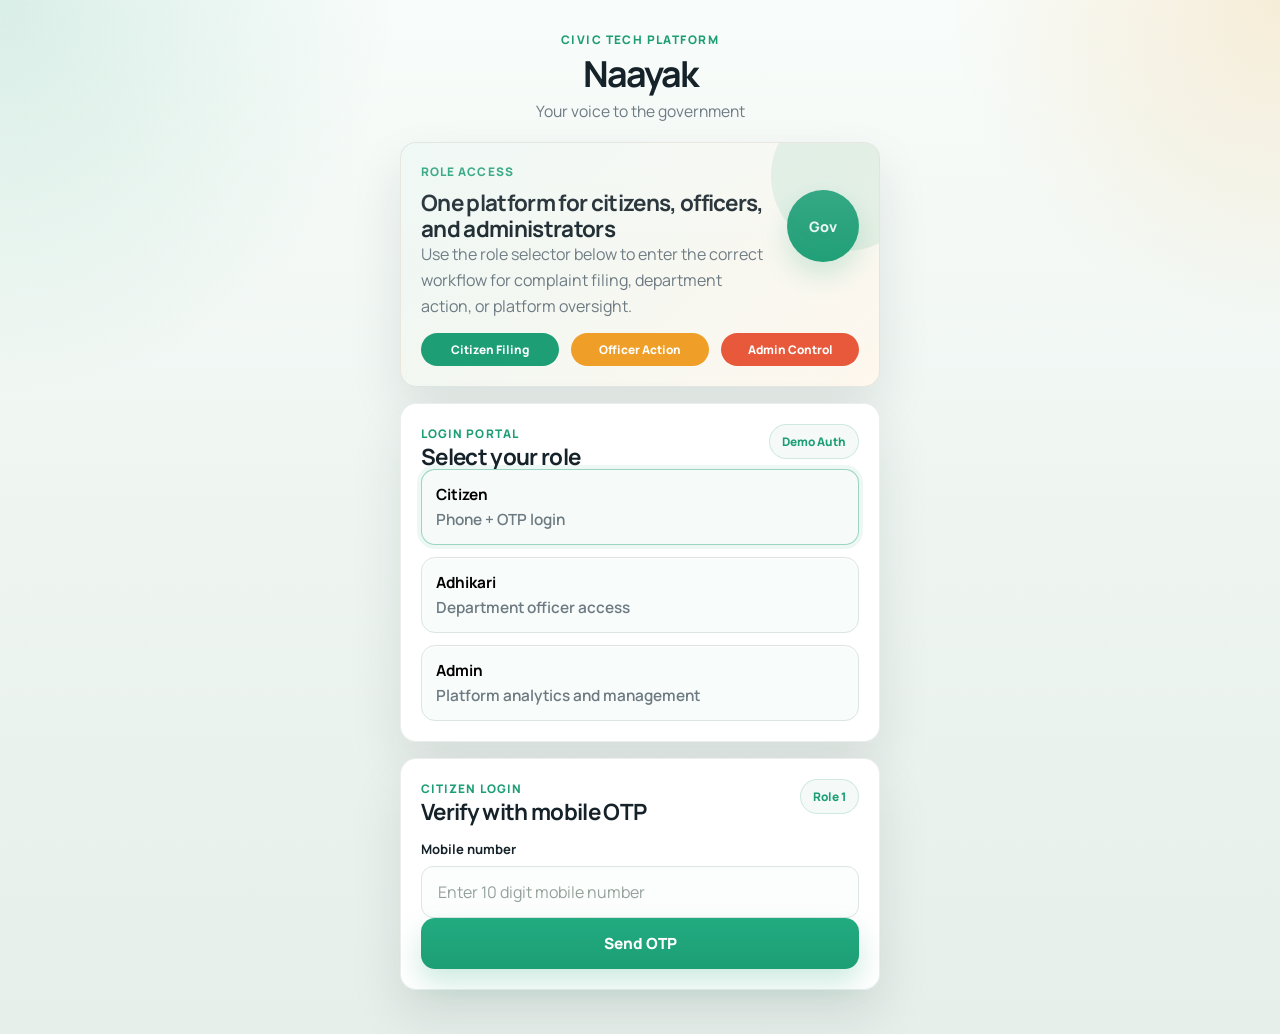
==== frontend/index.html @ 74b7b4f0 "Initial commit - Naayak project" ====
<!DOCTYPE html>
<html lang="en">
<head>
    <meta charset="UTF-8">
    <meta name="viewport" content="width=device-width, initial-scale=1.0">
    <title>Naayak | Role Login</title>
    <link rel="preconnect" href="https://fonts.googleapis.com">
    <link rel="preconnect" href="https://fonts.gstatic.com" crossorigin>
    <link href="https://fonts.googleapis.com/css2?family=Manrope:wght@400;500;600;700;800&display=swap" rel="stylesheet">
    <link rel="stylesheet" href="style.css">
</head>
<body>
    <main class="app-shell">
        <div class="mobile-frame">
            <header class="top-header">
                <p class="top-header-kicker">Civic Tech Platform</p>
                <h1 class="brand-title">Naayak</h1>
                <p class="brand-subtitle">Your voice to the government</p>
            </header>

            <section class="hero-card">
                <div class="eyebrow">Role Access</div>
                <div class="hero-row">
                    <div>
                        <h2>One platform for citizens, officers, and administrators</h2>
                        <p>Use the role selector below to enter the correct workflow for complaint filing, department action, or platform oversight.</p>
                    </div>
                    <div class="seal-mark">Gov</div>
                </div>
                <div class="hero-badges">
                    <span class="badge badge-green">Citizen Filing</span>
                    <span class="badge badge-yellow">Officer Action</span>
                    <span class="badge badge-red">Admin Control</span>
                </div>
            </section>

            <section class="card section-card">
                <div class="section-head">
                    <div>
                        <p class="section-kicker">Login Portal</p>
                        <h2>Select your role</h2>
                    </div>
                    <span class="section-tag">Demo Auth</span>
                </div>

                <div class="role-selector">
                    <button type="button" id="citizenRoleBtn" class="role-card active-role" onclick="selectRole('citizen')">
                        <strong>Citizen</strong>
                        <span>Phone + OTP login</span>
                    </button>
                    <button type="button" id="adhikariRoleBtn" class="role-card" onclick="selectRole('adhikari')">
                        <strong>Adhikari</strong>
                        <span>Department officer access</span>
                    </button>
                    <button type="button" id="adminRoleBtn" class="role-card" onclick="selectRole('admin')">
                        <strong>Admin</strong>
                        <span>Platform analytics and management</span>
                    </button>
                </div>
            </section>

            <section id="citizenLogin" class="card section-card screen-panel active-screen">
                <div class="section-head">
                    <div>
                        <p class="section-kicker">Citizen Login</p>
                        <h2>Verify with mobile OTP</h2>
                    </div>
                    <span class="section-tag">Role 1</span>
                </div>

                <label class="field-label" for="citizenPhone">Mobile number</label>
                <input type="tel" id="citizenPhone" placeholder="Enter 10 digit mobile number" maxlength="10">

                <button class="btn btn-primary" type="button" onclick="sendCitizenOTP()">Send OTP</button>

                <div id="citizenOtpBox" class="otp-panel hidden">
                    <label class="field-label" for="citizenOtp">Verification code</label>
                    <input type="text" id="citizenOtp" placeholder="Use 123456 for demo" maxlength="6">
                    <button class="btn btn-primary" type="button" onclick="loginCitizen()">Continue as Citizen</button>
                </div>
            </section>

            <section id="adhikariLogin" class="card section-card screen-panel hidden">
                <div class="section-head">
                    <div>
                        <p class="section-kicker">Adhikari Login</p>
                        <h2>Department officer access</h2>
                    </div>
                    <span class="section-tag">Role 2</span>
                </div>

                <div class="credential-card">
                    <strong>Demo credentials</strong>
                    <p>Email: `roads.officer@gov.in`</p>
                    <p>Password: `adhikari123`</p>
                </div>

                <label class="field-label" for="adhikariEmail">Official email</label>
                <input type="email" id="adhikariEmail" placeholder="Enter officer email">

                <label class="field-label" for="adhikariPassword">Password</label>
                <input type="password" id="adhikariPassword" placeholder="Enter password">

                <button class="btn btn-primary" type="button" onclick="loginAdhikari()">Continue as Adhikari</button>
            </section>

            <section id="adminLogin" class="card section-card screen-panel hidden">
                <div class="section-head">
                    <div>
                        <p class="section-kicker">Admin Login</p>
                        <h2>Platform administration access</h2>
                    </div>
                    <span class="section-tag">Role 3</span>
                </div>

                <div class="credential-card">
                    <strong>Demo credentials</strong>
                    <p>Email: `admin@naayak.gov.in`</p>
                    <p>Password: `admin123`</p>
                </div>

                <label class="field-label" for="adminEmail">Admin email</label>
                <input type="email" id="adminEmail" placeholder="Enter admin email">

                <label class="field-label" for="adminPassword">Password</label>
                <input type="password" id="adminPassword" placeholder="Enter password">

                <button class="btn btn-primary" type="button" onclick="loginAdmin()">Continue as Admin</button>
            </section>
        </div>
    </main>

    <script src="script.js"></script>
</body>
</html>
---- frontend/style.css ----
:root {
    --green: #1D9E75;
    --red: #E8593C;
    --yellow: #EF9F27;
    --ink: #152229;
    --muted: #6d7a82;
    --line: #dbe6e1;
    --line-strong: #c8d5cf;
    --surface: #ffffff;
    --surface-soft: #f8fcfa;
    --canvas: #edf5f1;
    --sidebar: #153129;
    --shadow-sm: 0 10px 24px rgba(21, 34, 41, 0.06);
    --shadow-md: 0 24px 52px rgba(21, 34, 41, 0.1);
    --radius-xl: 16px;
    --radius-lg: 16px;
    --radius-md: 14px;
    --radius-sm: 12px;
    --space-1: 8px;
    --space-2: 12px;
    --space-3: 16px;
    --space-4: 20px;
    --space-5: 24px;
    --space-6: 32px;
}

*,
*::before,
*::after {
    box-sizing: border-box;
}

html {
    scroll-behavior: smooth;
}

body {
    margin: 0;
    min-height: 100vh;
    font-family: "Manrope", sans-serif;
    color: var(--ink);
    background:
        radial-gradient(circle at top left, rgba(29, 158, 117, 0.14), transparent 24%),
        radial-gradient(circle at top right, rgba(239, 159, 39, 0.16), transparent 20%),
        linear-gradient(180deg, #f8fcfa 0%, #eef5f1 52%, #e6efea 100%);
}

body::before {
    content: "";
    position: fixed;
    inset: 0;
    pointer-events: none;
    background-image:
        linear-gradient(rgba(255, 255, 255, 0.24) 1px, transparent 1px),
        linear-gradient(90deg, rgba(255, 255, 255, 0.24) 1px, transparent 1px);
    background-size: 30px 30px;
    opacity: 0.24;
}

img,
canvas {
    display: block;
    max-width: 100%;
}

a {
    color: inherit;
}

h1,
h2,
h3,
h4,
p {
    margin: 0;
}

h1 {
    font-size: 2rem;
    line-height: 1.05;
    letter-spacing: -0.04em;
}

h2 {
    font-size: 1.4rem;
    line-height: 1.15;
    letter-spacing: -0.03em;
}

h3 {
    font-size: 1rem;
    line-height: 1.3;
}

p {
    color: var(--muted);
    line-height: 1.62;
}

.app-shell {
    min-height: 100vh;
    display: flex;
    justify-content: center;
    padding: var(--space-4) 14px 44px;
}

.mobile-frame,
.container {
    width: 100%;
    max-width: 480px;
    display: grid;
    gap: var(--space-3);
    margin: 0 auto;
}

.dashboard-shell {
    min-height: 100vh;
    display: grid;
    gap: 18px;
    padding: 18px 14px 32px;
}

.side-panel {
    background: linear-gradient(180deg, rgba(21, 49, 41, 0.98), rgba(13, 33, 27, 0.98));
    color: #f1fbf7;
    border-radius: 18px;
    padding: 20px;
    box-shadow: var(--shadow-md);
    display: grid;
    gap: 20px;
}

.side-panel p {
    color: rgba(241, 251, 247, 0.72);
}

.side-brand {
    display: grid;
    gap: 6px;
}

.brand-title-left {
    color: #ffffff;
}

.side-nav {
    display: grid;
    gap: 10px;
}

.side-link {
    display: block;
    text-decoration: none;
    padding: 12px 14px;
    border-radius: 12px;
    background: rgba(255, 255, 255, 0.06);
    color: #f3fbf8;
    font-weight: 700;
    transition: background-color 0.2s ease, transform 0.2s ease, opacity 0.2s ease;
}

.side-link:hover {
    transform: translateY(-1px);
    background: rgba(255, 255, 255, 0.1);
}

.active-link {
    background: rgba(29, 158, 117, 0.26);
}

.dashboard-main {
    display: grid;
    gap: 16px;
}

.dashboard-grid {
    display: grid;
    gap: 16px;
}

.top-header {
    display: grid;
    gap: 6px;
    text-align: center;
    padding: 10px 18px 2px;
}

.top-header-kicker {
    font-size: 0.74rem;
    font-weight: 800;
    letter-spacing: 0.12em;
    text-transform: uppercase;
    color: var(--green);
}

.brand-title {
    font-size: 2.24rem;
    letter-spacing: -0.06em;
}

.brand-subtitle {
    font-size: 0.98rem;
}

.card,
.hero-card,
.table-card {
    position: relative;
    background: var(--surface);
    border: 1px solid rgba(21, 34, 41, 0.08);
    border-radius: var(--radius-lg);
    box-shadow: var(--shadow-md);
    padding: var(--space-4);
}

.hero-card {
    overflow: hidden;
    background:
        linear-gradient(135deg, rgba(29, 158, 117, 0.08), rgba(239, 159, 39, 0.08)),
        var(--surface);
}

.hero-card::before {
    content: "";
    position: absolute;
    inset: 0;
    background: linear-gradient(180deg, rgba(255, 255, 255, 0.18), transparent 55%);
    pointer-events: none;
}

.hero-card::after {
    content: "";
    position: absolute;
    top: -42px;
    right: -42px;
    width: 150px;
    height: 150px;
    border-radius: 50%;
    background: rgba(29, 158, 117, 0.1);
}

.section-card {
    backdrop-filter: blur(10px);
}

@keyframes screen-enter {
    from {
        opacity: 0;
        transform: translateY(12px);
    }

    to {
        opacity: 1;
        transform: translateY(0);
    }
}

@keyframes spin {
    from {
        transform: rotate(0deg);
    }

    to {
        transform: rotate(360deg);
    }
}

.eyebrow,
.section-kicker,
.kpi-label,
.result-label,
.table-label {
    font-size: 0.74rem;
    font-weight: 800;
    letter-spacing: 0.09em;
    text-transform: uppercase;
    color: var(--green);
}

.hero-row,
.section-head,
.quick-stats,
.service-grid,
.result-grid,
.hero-badges,
.kpi-grid,
.action-stack,
.queue-list,
.table-toolbar,
.role-selector,
.management-list {
    display: grid;
    gap: var(--space-2);
}

.hero-row,
.section-head {
    grid-template-columns: 1fr auto;
    align-items: start;
}

.hero-row {
    margin: 10px 0 14px;
}

.hero-badges {
    grid-template-columns: repeat(3, minmax(0, 1fr));
}

.quick-stats,
.service-grid,
.result-grid,
.kpi-grid {
    grid-template-columns: repeat(2, minmax(0, 1fr));
}

.mini-stat,
.service-tile,
.result-tile,
.kpi-card,
.credential-card,
.management-item,
.role-card {
    border: 1px solid var(--line);
    border-radius: var(--radius-md);
    padding: 14px;
    background: var(--surface-soft);
    box-shadow: inset 0 1px 0 rgba(255, 255, 255, 0.9);
}

.mini-stat strong,
.kpi-card strong {
    display: block;
    margin-bottom: 4px;
    font-size: 1.55rem;
    line-height: 1;
}

.service-tile strong,
.result-tile strong,
.role-card strong,
.management-item strong,
.credential-card strong {
    line-height: 1.3;
}

.role-card {
    width: 100%;
    text-align: left;
    cursor: pointer;
    transition: transform 0.2s ease, border-color 0.2s ease, box-shadow 0.2s ease;
}

.role-card span {
    display: block;
    margin-top: 4px;
    color: var(--muted);
    font-weight: 600;
}

.role-card:hover {
    transform: translateY(-1px);
}

.active-role {
    border-color: rgba(29, 158, 117, 0.42);
    box-shadow: 0 0 0 4px rgba(29, 158, 117, 0.08);
    background: #f6fbf9;
}

.seal-mark {
    min-width: 72px;
    height: 72px;
    display: grid;
    place-items: center;
    border-radius: 50%;
    color: var(--surface);
    font-size: 0.9rem;
    font-weight: 800;
    background: var(--green);
    border: 6px solid rgba(29, 158, 117, 0.12);
    box-shadow: 0 12px 28px rgba(29, 158, 117, 0.2);
}

.field-label {
    display: block;
    margin: var(--space-3) 0 var(--space-1);
    font-size: 0.82rem;
    font-weight: 700;
    color: var(--ink);
}

input,
select,
textarea,
button {
    width: 100%;
    font: inherit;
}

input,
select,
textarea {
    border: 1px solid var(--line);
    border-radius: var(--radius-sm);
    padding: 14px 16px;
    background: #fcfefd;
    color: var(--ink);
    outline: none;
    transition: border-color 0.2s ease, box-shadow 0.2s ease, background-color 0.2s ease, transform 0.2s ease;
}

input::placeholder,
textarea::placeholder {
    color: #95a29c;
}

input:focus,
select:focus,
textarea:focus {
    border-color: rgba(29, 158, 117, 0.48);
    box-shadow: 0 0 0 4px rgba(29, 158, 117, 0.13);
    background: var(--surface);
}

textarea {
    min-height: 140px;
    resize: vertical;
}

.btn,
button {
    border: none;
    border-radius: 14px;
    padding: 15px 18px;
    font-size: 0.96rem;
    font-weight: 800;
    cursor: pointer;
    transition: transform 0.2s ease, box-shadow 0.2s ease, opacity 0.2s ease, filter 0.2s ease;
}

.btn:hover,
button:hover {
    transform: translateY(-1px);
    filter: saturate(1.03);
}

.btn:active,
button:active {
    transform: scale(0.98);
}

.btn-primary {
    color: var(--surface);
    background: linear-gradient(180deg, #22ab80 0%, var(--green) 100%);
    box-shadow: 0 14px 28px rgba(29, 158, 117, 0.22);
}

.btn-secondary {
    color: #8f5f12;
    background: rgba(239, 159, 39, 0.14);
    border: 1px solid rgba(239, 159, 39, 0.2);
}

.btn-danger {
    color: var(--surface);
    background: var(--red);
    box-shadow: 0 14px 28px rgba(232, 89, 60, 0.2);
}

.badge,
.section-tag,
.status-pill,
.urgency-badge {
    display: inline-flex;
    align-items: center;
    justify-content: center;
    gap: 6px;
    padding: 8px 12px;
    border-radius: 999px;
    font-size: 0.74rem;
    font-weight: 800;
    white-space: nowrap;
    color: #ffffff;
}

.badge-green,
.status-pill-green,
.urgency-low {
    background: var(--green);
}

.badge-yellow,
.status-pill-yellow,
.urgency-medium {
    background: var(--yellow);
}

.badge-red,
.status-pill-red,
.urgency-high {
    background: var(--red);
}

.section-tag {
    color: var(--green);
    background: #f5faf8;
    border: 1px solid rgba(29, 158, 117, 0.18);
}

.otp-panel {
    margin-top: var(--space-2);
}

.insight-panel {
    margin: var(--space-3) 0;
    padding: 16px;
    border: 1px solid rgba(29, 158, 117, 0.14);
    border-radius: var(--radius-md);
    background: linear-gradient(135deg, rgba(29, 158, 117, 0.08), rgba(239, 159, 39, 0.08));
}

.loading-card {
    min-height: 260px;
    display: grid;
    place-items: center;
    align-content: center;
    gap: 14px;
    text-align: center;
    padding: 18px 8px;
}

.spinner {
    width: 54px;
    height: 54px;
    border-radius: 50%;
    border: 4px solid rgba(29, 158, 117, 0.16);
    border-top-color: var(--green);
    animation: spin 0.8s linear infinite;
}

.service-tile,
.queue-item {
    display: flex;
    align-items: center;
    justify-content: space-between;
    gap: var(--space-2);
}

.service-dot {
    width: 10px;
    height: 10px;
    border-radius: 50%;
    flex-shrink: 0;
}

.dot-green {
    background: var(--green);
}

.dot-red {
    background: var(--red);
}

.dot-yellow {
    background: var(--yellow);
}

.text-link {
    display: inline-block;
    text-align: center;
    color: var(--green);
    text-decoration: none;
    font-weight: 800;
    padding: 4px 0;
    transition: color 0.2s ease, opacity 0.2s ease;
}

.text-link:hover {
    text-decoration: underline;
}

.hidden {
    display: none;
}

.active-screen {
    display: block;
    animation: screen-enter 0.35s ease both;
}

.table-card {
    overflow: hidden;
    padding: 0;
    border-radius: 16px;
}

.table-toolbar {
    padding: 20px 20px 0;
}

.table-wrap {
    width: 100%;
    overflow-x: auto;
    -webkit-overflow-scrolling: touch;
    padding: 0 12px 12px;
}

.chart-panel {
    min-height: 240px;
    padding-top: 8px;
}

table {
    width: 100%;
    min-width: 420px;
    border-collapse: separate;
    border-spacing: 0;
    font-size: 0.92rem;
    background: var(--surface);
    border: 1px solid var(--line);
    border-radius: 14px;
    overflow: hidden;
}

thead th {
    padding: 14px 16px;
    text-align: left;
    font-size: 0.76rem;
    font-weight: 800;
    letter-spacing: 0.06em;
    text-transform: uppercase;
    color: var(--green);
    background: #f6fbf9;
    border-bottom: 1px solid var(--line);
    position: sticky;
    top: 0;
}

tbody td {
    padding: 15px 16px;
    color: var(--ink);
    border-bottom: 1px solid var(--line);
    vertical-align: middle;
    background: var(--surface);
}

tbody tr.urgency-row-high td:first-child {
    box-shadow: inset 4px 0 0 var(--red);
}

tbody tr.urgency-row-medium td:first-child {
    box-shadow: inset 4px 0 0 var(--yellow);
}

tbody tr.urgency-row-low td:first-child {
    box-shadow: inset 4px 0 0 var(--green);
}

tbody tr.urgency-row-high td {
    background: rgba(232, 89, 60, 0.045);
}

tbody tr.urgency-row-medium td {
    background: rgba(239, 159, 39, 0.055);
}

tbody tr.urgency-row-low td {
    background: rgba(29, 158, 117, 0.05);
}

tbody tr:last-child td {
    border-bottom: none;
}

tbody tr:hover td {
    background: #fbfdfc;
}

.table-title-row {
    display: flex;
    align-items: center;
    justify-content: space-between;
    gap: var(--space-2);
}

.table-chip {
    display: inline-flex;
    align-items: center;
    padding: 7px 11px;
    border-radius: 999px;
    background: rgba(29, 158, 117, 0.1);
    color: var(--green);
    font-size: 0.75rem;
    font-weight: 800;
}

.status-select {
    min-width: 130px;
    padding: 10px 12px;
    border-radius: 12px;
    border: 1px solid var(--line-strong);
    background: var(--surface);
    font-size: 0.88rem;
    font-weight: 700;
    transition: border-color 0.2s ease, box-shadow 0.2s ease;
}

.status-select:focus {
    border-color: rgba(29, 158, 117, 0.48);
    box-shadow: 0 0 0 4px rgba(29, 158, 117, 0.13);
    outline: none;
}

.ticket-code {
    font-weight: 800;
    letter-spacing: 0.01em;
}

.summary-cell {
    min-width: 220px;
}

.muted-cell {
    color: var(--muted);
}

#dashboardSource {
    justify-self: start;
}

@media (min-width: 900px) {
    .dashboard-shell {
        grid-template-columns: 280px minmax(0, 1fr);
        align-items: start;
        padding: 20px;
    }

    .side-panel {
        position: sticky;
        top: 20px;
        min-height: calc(100vh - 40px);
        align-content: start;
    }

    .dashboard-grid {
        grid-template-columns: repeat(2, minmax(0, 1fr));
    }
}

@media (max-width: 480px) {
    .hero-badges,
    .quick-stats,
    .service-grid,
    .result-grid,
    .kpi-grid {
        grid-template-columns: 1fr;
    }

    .hero-row,
    .section-head {
        grid-template-columns: 1fr;
    }

    .table-title-row {
        flex-direction: column;
        align-items: flex-start;
    }
}
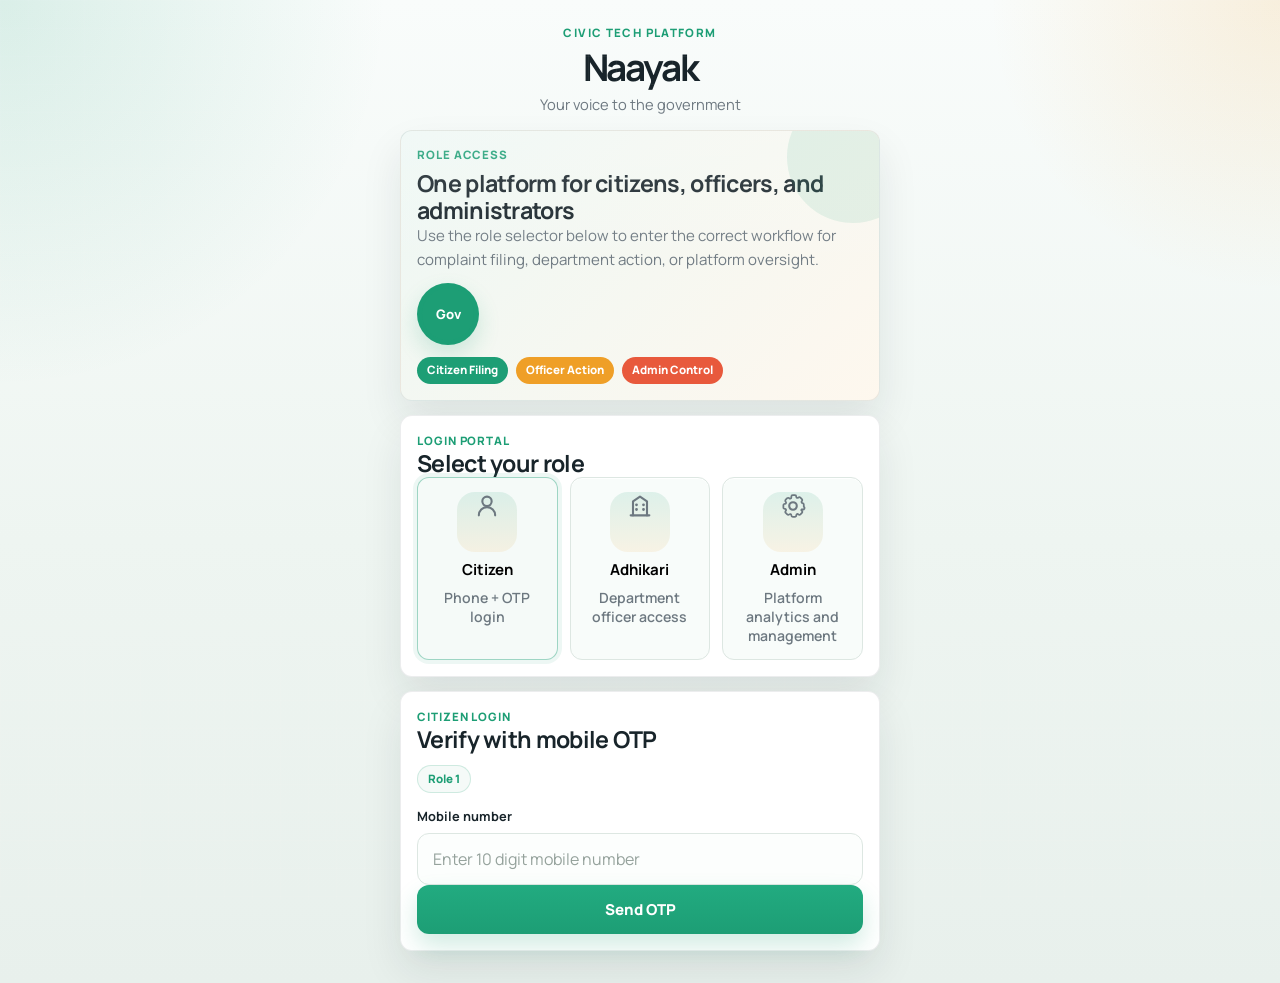
==== commit 51f24058: "Updated project" ====
--- a/frontend/index.html
+++ b/frontend/index.html
@@ -40,21 +40,39 @@
                         <p class="section-kicker">Login Portal</p>
                         <h2>Select your role</h2>
                     </div>
-                    <span class="section-tag">Demo Auth</span>
                 </div>
 
-                <div class="role-selector">
+                <div class="role-selector role-grid">
                     <button type="button" id="citizenRoleBtn" class="role-card active-role" onclick="selectRole('citizen')">
+                        <span class="role-icon" aria-hidden="true">
+                            <svg viewBox="0 0 24 24" fill="none">
+                                <path d="M12 12a4 4 0 1 0-4-4 4 4 0 0 0 4 4Z" stroke="currentColor" stroke-width="1.8" stroke-linecap="round" stroke-linejoin="round"/>
+                                <path d="M5 20a7 7 0 0 1 14 0" stroke="currentColor" stroke-width="1.8" stroke-linecap="round" stroke-linejoin="round"/>
+                            </svg>
+                        </span>
                         <strong>Citizen</strong>
-                        <span>Phone + OTP login</span>
+                        <span class="role-copy">Phone + OTP login</span>
                     </button>
                     <button type="button" id="adhikariRoleBtn" class="role-card" onclick="selectRole('adhikari')">
+                        <span class="role-icon" aria-hidden="true">
+                            <svg viewBox="0 0 24 24" fill="none">
+                                <path d="M4 20h16" stroke="currentColor" stroke-width="1.8" stroke-linecap="round"/>
+                                <path d="M6 20V8l6-4 6 4v12" stroke="currentColor" stroke-width="1.8" stroke-linecap="round" stroke-linejoin="round"/>
+                                <path d="M9 11h.01M15 11h.01M9 15h.01M15 15h.01" stroke="currentColor" stroke-width="2.4" stroke-linecap="round"/>
+                            </svg>
+                        </span>
                         <strong>Adhikari</strong>
-                        <span>Department officer access</span>
+                        <span class="role-copy">Department officer access</span>
                     </button>
                     <button type="button" id="adminRoleBtn" class="role-card" onclick="selectRole('admin')">
+                        <span class="role-icon" aria-hidden="true">
+                            <svg viewBox="0 0 24 24" fill="none">
+                                <path d="M12 8.75a3.25 3.25 0 1 0 0 6.5 3.25 3.25 0 0 0 0-6.5Z" stroke="currentColor" stroke-width="1.8"/>
+                                <path d="M19.4 15a1 1 0 0 0 .2 1.1l.05.05a1.25 1.25 0 0 1 0 1.77l-1.27 1.27a1.25 1.25 0 0 1-1.77 0l-.05-.05a1 1 0 0 0-1.1-.2 1 1 0 0 0-.6.92V20a1.25 1.25 0 0 1-1.25 1.25h-1.8A1.25 1.25 0 0 1 10.56 20v-.08a1 1 0 0 0-.6-.92 1 1 0 0 0-1.1.2l-.05.05a1.25 1.25 0 0 1-1.77 0l-1.27-1.27a1.25 1.25 0 0 1 0-1.77l.05-.05a1 1 0 0 0 .2-1.1 1 1 0 0 0-.92-.6H5a1.25 1.25 0 0 1-1.25-1.25v-1.8A1.25 1.25 0 0 1 5 10.11h.08a1 1 0 0 0 .92-.6 1 1 0 0 0-.2-1.1l-.05-.05a1.25 1.25 0 0 1 0-1.77l1.27-1.27a1.25 1.25 0 0 1 1.77 0l.05.05a1 1 0 0 0 1.1.2h.02a1 1 0 0 0 .58-.92V4a1.25 1.25 0 0 1 1.25-1.25h1.8A1.25 1.25 0 0 1 14.81 4v.08a1 1 0 0 0 .6.92 1 1 0 0 0 1.1-.2l.05-.05a1.25 1.25 0 0 1 1.77 0l1.27 1.27a1.25 1.25 0 0 1 0 1.77l-.05.05a1 1 0 0 0-.2 1.1v.02a1 1 0 0 0 .92.58H20a1.25 1.25 0 0 1 1.25 1.25v1.8A1.25 1.25 0 0 1 20 14.81h-.08a1 1 0 0 0-.92.6Z" stroke="currentColor" stroke-width="1.5" stroke-linecap="round" stroke-linejoin="round"/>
+                            </svg>
+                        </span>
                         <strong>Admin</strong>
-                        <span>Platform analytics and management</span>
+                        <span class="role-copy">Platform analytics and management</span>
                     </button>
                 </div>
             </section>
--- a/frontend/style.css
+++ b/frontend/style.css
@@ -2,19 +2,19 @@
     --green: #1D9E75;
     --red: #E8593C;
     --yellow: #EF9F27;
-    --ink: #152229;
-    --muted: #6d7a82;
-    --line: #dbe6e1;
-    --line-strong: #c8d5cf;
+    --ink: #18242a;
+    --muted: #6d7880;
+    --line: #dde7e2;
+    --line-strong: #cbd8d2;
     --surface: #ffffff;
     --surface-soft: #f8fcfa;
     --canvas: #edf5f1;
-    --sidebar: #153129;
-    --shadow-sm: 0 10px 24px rgba(21, 34, 41, 0.06);
-    --shadow-md: 0 24px 52px rgba(21, 34, 41, 0.1);
-    --radius-xl: 16px;
-    --radius-lg: 16px;
-    --radius-md: 14px;
+    --sidebar: #173129;
+    --shadow-sm: 0 10px 26px rgba(24, 36, 42, 0.06);
+    --shadow-md: 0 20px 42px rgba(24, 36, 42, 0.09);
+    --radius-xl: 12px;
+    --radius-lg: 12px;
+    --radius-md: 12px;
     --radius-sm: 12px;
     --space-1: 8px;
     --space-2: 12px;
@@ -28,6 +28,7 @@
 *::before,
 *::after {
     box-sizing: border-box;
+    min-width: 0;
 }
 
 html {
@@ -41,8 +42,8 @@
     color: var(--ink);
     background:
         radial-gradient(circle at top left, rgba(29, 158, 117, 0.14), transparent 24%),
-        radial-gradient(circle at top right, rgba(239, 159, 39, 0.16), transparent 20%),
-        linear-gradient(180deg, #f8fcfa 0%, #eef5f1 52%, #e6efea 100%);
+        radial-gradient(circle at top right, rgba(239, 159, 39, 0.14), transparent 18%),
+        linear-gradient(180deg, #f9fcfb 0%, #eef5f1 55%, #e8f0ec 100%);
 }
 
 body::before {
@@ -51,9 +52,9 @@
     inset: 0;
     pointer-events: none;
     background-image:
-        linear-gradient(rgba(255, 255, 255, 0.24) 1px, transparent 1px),
-        linear-gradient(90deg, rgba(255, 255, 255, 0.24) 1px, transparent 1px);
-    background-size: 30px 30px;
+        linear-gradient(rgba(255, 255, 255, 0.22) 1px, transparent 1px),
+        linear-gradient(90deg, rgba(255, 255, 255, 0.22) 1px, transparent 1px);
+    background-size: 28px 28px;
     opacity: 0.24;
 }
 
@@ -76,32 +77,33 @@
 }
 
 h1 {
-    font-size: 2rem;
+    font-size: clamp(1.75rem, 6vw, 2.1rem);
     line-height: 1.05;
     letter-spacing: -0.04em;
 }
 
 h2 {
-    font-size: 1.4rem;
-    line-height: 1.15;
+    font-size: clamp(1.18rem, 4.6vw, 1.45rem);
+    line-height: 1.16;
     letter-spacing: -0.03em;
 }
 
 h3 {
-    font-size: 1rem;
+    font-size: clamp(0.96rem, 3.6vw, 1.05rem);
     line-height: 1.3;
 }
 
 p {
     color: var(--muted);
-    line-height: 1.62;
+    line-height: 1.58;
+    font-size: 0.94rem;
 }
 
 .app-shell {
     min-height: 100vh;
     display: flex;
     justify-content: center;
-    padding: var(--space-4) 14px 44px;
+    padding: 16px 12px 32px;
 }
 
 .mobile-frame,
@@ -109,29 +111,32 @@
     width: 100%;
     max-width: 480px;
     display: grid;
-    gap: var(--space-3);
+    gap: 14px;
     margin: 0 auto;
 }
 
 .dashboard-shell {
+    width: 100%;
+    max-width: 480px;
     min-height: 100vh;
     display: grid;
-    gap: 18px;
-    padding: 18px 14px 32px;
+    gap: 14px;
+    margin: 0 auto;
+    padding: 16px 12px 32px;
 }
 
 .side-panel {
-    background: linear-gradient(180deg, rgba(21, 49, 41, 0.98), rgba(13, 33, 27, 0.98));
-    color: #f1fbf7;
-    border-radius: 18px;
-    padding: 20px;
+    display: grid;
+    gap: 16px;
+    background: linear-gradient(180deg, rgba(23, 49, 41, 0.98), rgba(15, 36, 29, 0.98));
+    color: #f2fbf8;
+    padding: 16px;
+    border-radius: 12px;
     box-shadow: var(--shadow-md);
-    display: grid;
-    gap: 20px;
 }
 
 .side-panel p {
-    color: rgba(241, 251, 247, 0.72);
+    color: rgba(242, 251, 248, 0.72);
 }
 
 .side-brand {
@@ -155,38 +160,39 @@
     border-radius: 12px;
     background: rgba(255, 255, 255, 0.06);
     color: #f3fbf8;
+    font-size: 0.93rem;
     font-weight: 700;
-    transition: background-color 0.2s ease, transform 0.2s ease, opacity 0.2s ease;
+    transition: transform 0.2s ease, background-color 0.2s ease, opacity 0.2s ease;
 }
 
 .side-link:hover {
     transform: translateY(-1px);
-    background: rgba(255, 255, 255, 0.1);
+    background: rgba(255, 255, 255, 0.11);
 }
 
 .active-link {
-    background: rgba(29, 158, 117, 0.26);
+    background: rgba(29, 158, 117, 0.3);
 }
 
 .dashboard-main {
     display: grid;
-    gap: 16px;
+    gap: 14px;
 }
 
 .dashboard-grid {
     display: grid;
-    gap: 16px;
+    gap: 14px;
 }
 
 .top-header {
     display: grid;
     gap: 6px;
     text-align: center;
-    padding: 10px 18px 2px;
+    padding: 8px 12px 0;
 }
 
 .top-header-kicker {
-    font-size: 0.74rem;
+    font-size: 0.72rem;
     font-weight: 800;
     letter-spacing: 0.12em;
     text-transform: uppercase;
@@ -194,23 +200,24 @@
 }
 
 .brand-title {
-    font-size: 2.24rem;
+    font-size: clamp(1.95rem, 7vw, 2.3rem);
     letter-spacing: -0.06em;
 }
 
 .brand-subtitle {
-    font-size: 0.98rem;
+    font-size: 0.92rem;
 }
 
 .card,
 .hero-card,
 .table-card {
     position: relative;
+    width: 100%;
     background: var(--surface);
-    border: 1px solid rgba(21, 34, 41, 0.08);
-    border-radius: var(--radius-lg);
+    border: 1px solid rgba(24, 36, 42, 0.08);
+    border-radius: 12px;
     box-shadow: var(--shadow-md);
-    padding: var(--space-4);
+    padding: 16px;
 }
 
 .hero-card {
@@ -224,17 +231,17 @@
     content: "";
     position: absolute;
     inset: 0;
+    pointer-events: none;
     background: linear-gradient(180deg, rgba(255, 255, 255, 0.18), transparent 55%);
-    pointer-events: none;
 }
 
 .hero-card::after {
     content: "";
     position: absolute;
-    top: -42px;
-    right: -42px;
-    width: 150px;
-    height: 150px;
+    top: -40px;
+    right: -40px;
+    width: 132px;
+    height: 132px;
     border-radius: 50%;
     background: rgba(29, 158, 117, 0.1);
 }
@@ -246,7 +253,7 @@
 @keyframes screen-enter {
     from {
         opacity: 0;
-        transform: translateY(12px);
+        transform: translateY(10px);
     }
 
     to {
@@ -270,9 +277,9 @@
 .kpi-label,
 .result-label,
 .table-label {
-    font-size: 0.74rem;
+    font-size: 0.72rem;
     font-weight: 800;
-    letter-spacing: 0.09em;
+    letter-spacing: 0.08em;
     text-transform: uppercase;
     color: var(--green);
 }
@@ -282,36 +289,46 @@
 .quick-stats,
 .service-grid,
 .result-grid,
-.hero-badges,
 .kpi-grid,
 .action-stack,
 .queue-list,
 .table-toolbar,
 .role-selector,
-.management-list {
-    display: grid;
-    gap: var(--space-2);
+.management-list,
+.flow-stepper,
+.tracking-timeline {
+    display: grid;
+    gap: 12px;
 }
 
 .hero-row,
 .section-head {
-    grid-template-columns: 1fr auto;
+    grid-template-columns: 1fr;
     align-items: start;
 }
 
 .hero-row {
-    margin: 10px 0 14px;
+    margin: 8px 0 12px;
 }
 
 .hero-badges {
-    grid-template-columns: repeat(3, minmax(0, 1fr));
+    display: flex;
+    flex-wrap: wrap;
+    gap: 8px;
+    align-items: flex-start;
 }
 
 .quick-stats,
 .service-grid,
 .result-grid,
 .kpi-grid {
+    grid-template-columns: 1fr;
+}
+
+.result-row-compact {
+    display: grid;
     grid-template-columns: repeat(2, minmax(0, 1fr));
+    gap: 12px;
 }
 
 .mini-stat,
@@ -321,19 +338,32 @@
 .credential-card,
 .management-item,
 .role-card {
+    width: 100%;
     border: 1px solid var(--line);
-    border-radius: var(--radius-md);
+    border-radius: 12px;
     padding: 14px;
     background: var(--surface-soft);
-    box-shadow: inset 0 1px 0 rgba(255, 255, 255, 0.9);
+    box-shadow: inset 0 1px 0 rgba(255, 255, 255, 0.92);
 }
 
 .mini-stat strong,
 .kpi-card strong {
     display: block;
     margin-bottom: 4px;
-    font-size: 1.55rem;
+    font-size: clamp(1.3rem, 5vw, 1.55rem);
     line-height: 1;
+}
+
+.kpi-value-red {
+    color: var(--red);
+}
+
+.kpi-value-amber {
+    color: #b56a00;
+}
+
+.kpi-value-green {
+    color: var(--green);
 }
 
 .service-tile strong,
@@ -341,21 +371,102 @@
 .role-card strong,
 .management-item strong,
 .credential-card strong {
-    line-height: 1.3;
+    display: block;
+    line-height: 1.32;
+}
+
+#predictionCard {
+    background: #ffffff;
+    border-radius: 16px;
+    box-shadow: 0 14px 32px rgba(24, 36, 42, 0.08);
+    border-left: 5px solid var(--line);
+}
+
+#predictionCard:has(#escalationRisk.badge-red) {
+    border-left-color: var(--red);
+}
+
+#predictionCard:has(#escalationRisk.badge-yellow) {
+    border-left-color: var(--yellow);
+}
+
+#predictionCard:has(#escalationRisk.badge-green) {
+    border-left-color: var(--green);
+}
+
+.progress-bar-container {
+    width: 100%;
+    height: 12px;
+    border-radius: 999px;
+    overflow: hidden;
+    background: #e8efeb;
+    box-shadow: inset 0 1px 2px rgba(24, 36, 42, 0.08);
+}
+
+.progress-bar {
+    width: 0;
+    height: 100%;
+    border-radius: inherit;
+    background: var(--yellow);
+    transition: width 0.45s ease, background-color 0.3s ease;
+}
+
+.bulk-banner {
+    background: linear-gradient(135deg, #fff4d8, #fde8b8);
+    color: #764d00;
+    padding: 14px 16px;
+    border-radius: 12px;
+    border: 1px solid rgba(239, 159, 39, 0.35);
+    margin-bottom: 16px;
+    text-align: left;
+    font-weight: 600;
+}
+
+.bulk-banner strong {
+    display: block;
+    margin-bottom: 4px;
+    color: #8a5a06;
 }
 
 .role-card {
-    width: 100%;
-    text-align: left;
+    text-align: center;
     cursor: pointer;
     transition: transform 0.2s ease, border-color 0.2s ease, box-shadow 0.2s ease;
+    display: grid;
+    justify-items: center;
+    align-content: start;
+    gap: 8px;
+    min-height: 168px;
 }
 
 .role-card span {
     display: block;
-    margin-top: 4px;
     color: var(--muted);
+    font-size: 0.88rem;
     font-weight: 600;
+}
+
+.role-grid {
+    grid-template-columns: repeat(3, minmax(0, 1fr));
+}
+
+.role-icon {
+    width: 60px;
+    height: 60px;
+    display: grid;
+    place-items: center;
+    border-radius: 18px;
+    color: var(--green);
+    background: linear-gradient(180deg, rgba(29, 158, 117, 0.12), rgba(239, 159, 39, 0.1));
+}
+
+.role-icon svg {
+    width: 28px;
+    height: 28px;
+}
+
+.role-copy {
+    margin-top: 0;
 }
 
 .role-card:hover {
@@ -363,29 +474,30 @@
 }
 
 .active-role {
-    border-color: rgba(29, 158, 117, 0.42);
+    border-color: rgba(29, 158, 117, 0.4);
     box-shadow: 0 0 0 4px rgba(29, 158, 117, 0.08);
-    background: #f6fbf9;
+    background: #f5faf8;
 }
 
 .seal-mark {
-    min-width: 72px;
-    height: 72px;
+    width: 62px;
+    min-width: 62px;
+    height: 62px;
     display: grid;
     place-items: center;
     border-radius: 50%;
     color: var(--surface);
-    font-size: 0.9rem;
+    font-size: 0.82rem;
     font-weight: 800;
     background: var(--green);
-    border: 6px solid rgba(29, 158, 117, 0.12);
-    box-shadow: 0 12px 28px rgba(29, 158, 117, 0.2);
+    border: 5px solid rgba(29, 158, 117, 0.12);
+    box-shadow: 0 10px 22px rgba(29, 158, 117, 0.18);
 }
 
 .field-label {
     display: block;
-    margin: var(--space-3) 0 var(--space-1);
-    font-size: 0.82rem;
+    margin: 14px 0 8px;
+    font-size: 0.8rem;
     font-weight: 700;
     color: var(--ink);
 }
@@ -395,6 +507,7 @@
 textarea,
 button {
     width: 100%;
+    max-width: 100%;
     font: inherit;
 }
 
@@ -402,14 +515,274 @@
 select,
 textarea {
     border: 1px solid var(--line);
-    border-radius: var(--radius-sm);
-    padding: 14px 16px;
+    border-radius: 12px;
+    padding: 14px 15px;
     background: #fcfefd;
     color: var(--ink);
     outline: none;
     transition: border-color 0.2s ease, box-shadow 0.2s ease, background-color 0.2s ease, transform 0.2s ease;
 }
 
+.visually-hidden {
+    position: absolute;
+    width: 1px;
+    height: 1px;
+    padding: 0;
+    margin: -1px;
+    overflow: hidden;
+    clip: rect(0, 0, 0, 0);
+    white-space: nowrap;
+    border: 0;
+}
+
+.flow-stepper {
+    grid-template-columns: repeat(4, minmax(0, 1fr));
+    margin-bottom: 8px;
+    overflow-x: auto;
+    padding-bottom: 4px;
+    scrollbar-width: none;
+}
+
+.flow-stepper::-webkit-scrollbar {
+    display: none;
+}
+
+.flow-step {
+    position: relative;
+    display: grid;
+    gap: 8px;
+    padding: 14px 10px 10px;
+    border-radius: 14px;
+    border: 1px solid var(--line);
+    background: #fbfdfc;
+}
+
+.flow-step::after {
+    content: "";
+    position: absolute;
+    top: 28px;
+    left: calc(100% - 8px);
+    width: 16px;
+    height: 2px;
+    background: var(--line-strong);
+}
+
+.flow-step:last-child::after {
+    display: none;
+}
+
+.flow-step strong {
+    display: block;
+    font-size: 0.84rem;
+}
+
+.flow-step span:last-child {
+    color: var(--muted);
+    font-size: 0.75rem;
+    line-height: 1.35;
+}
+
+.flow-step-index {
+    width: 28px;
+    height: 28px;
+    display: grid;
+    place-items: center;
+    border-radius: 999px;
+    font-size: 0.78rem;
+    font-weight: 800;
+    color: var(--muted);
+    background: #eef4f1;
+}
+
+.flow-step.is-complete .flow-step-index,
+.flow-step.is-current .flow-step-index {
+    color: #ffffff;
+    background: var(--green);
+}
+
+.flow-step.is-current {
+    border-color: rgba(29, 158, 117, 0.28);
+    box-shadow: 0 0 0 4px rgba(29, 158, 117, 0.08);
+}
+
+.chip-scroll {
+    display: flex;
+    gap: 10px;
+    overflow-x: auto;
+    padding: 2px 2px 6px;
+    margin-bottom: 2px;
+    scrollbar-width: none;
+    -webkit-overflow-scrolling: touch;
+}
+
+.chip-scroll::-webkit-scrollbar {
+    display: none;
+}
+
+.category-chip {
+    width: auto;
+    flex: 0 0 auto;
+    padding: 12px 16px;
+    border: 1px solid rgba(24, 36, 42, 0.08);
+    border-radius: 999px;
+    background: #f7fbf9;
+    color: var(--ink);
+    box-shadow: none;
+}
+
+.category-chip.active-chip {
+    color: #ffffff;
+    background: linear-gradient(180deg, #22ab80 0%, var(--green) 100%);
+    box-shadow: 0 10px 20px rgba(29, 158, 117, 0.18);
+}
+
+.department-tile {
+    gap: 10px;
+}
+
+.department-inline {
+    display: flex;
+    flex-wrap: wrap;
+    align-items: center;
+    gap: 10px;
+}
+
+.copy-tag {
+    width: auto;
+    max-width: 100%;
+    padding: 8px 12px;
+    border-radius: 999px;
+    border: 1px solid rgba(29, 158, 117, 0.18);
+    background: rgba(29, 158, 117, 0.08);
+    color: var(--green);
+    font-size: 0.8rem;
+    font-weight: 700;
+    box-shadow: none;
+}
+
+.copy-tag:hover {
+    background: rgba(29, 158, 117, 0.12);
+}
+
+.tracking-timeline {
+    position: relative;
+    gap: 0;
+    margin-top: 10px;
+}
+
+.timeline-step {
+    position: relative;
+    display: grid;
+    grid-template-columns: 36px 1fr;
+    gap: 12px;
+    padding: 0 0 18px;
+}
+
+.timeline-step::before {
+    content: "";
+    position: absolute;
+    left: 17px;
+    top: 38px;
+    bottom: 0;
+    width: 2px;
+    background: var(--line);
+}
+
+.timeline-step:last-child::before {
+    display: none;
+}
+
+.timeline-marker {
+    width: 36px;
+    height: 36px;
+    display: grid;
+    place-items: center;
+    border-radius: 999px;
+    font-size: 0.84rem;
+    font-weight: 800;
+    color: #75837c;
+    background: #eef4f1;
+    z-index: 1;
+}
+
+.timeline-content {
+    padding: 6px 0 0;
+}
+
+.timeline-content strong {
+    display: block;
+    margin-bottom: 4px;
+}
+
+.timeline-step.is-done .timeline-marker {
+    color: #ffffff;
+    background: var(--green);
+}
+
+.timeline-step.is-current .timeline-marker {
+    color: #ffffff;
+    background: var(--yellow);
+}
+
+.timeline-step.is-current .timeline-content strong {
+    color: #8a5a06;
+}
+
+.toast-stack {
+    position: fixed;
+    top: 18px;
+    left: 50%;
+    transform: translateX(-50%);
+    width: min(440px, calc(100vw - 24px));
+    display: grid;
+    gap: 10px;
+    z-index: 1000;
+    pointer-events: none;
+}
+
+.toast {
+    display: grid;
+    gap: 4px;
+    padding: 14px 16px;
+    border-radius: 14px;
+    border: 1px solid rgba(24, 36, 42, 0.08);
+    background: rgba(255, 255, 255, 0.96);
+    box-shadow: var(--shadow-md);
+    animation: toast-in 0.26s ease both;
+}
+
+.toast strong {
+    font-size: 0.9rem;
+}
+
+.toast p {
+    font-size: 0.85rem;
+}
+
+.toast-success {
+    border-left: 4px solid var(--green);
+}
+
+.toast-warning {
+    border-left: 4px solid var(--yellow);
+}
+
+.toast-error {
+    border-left: 4px solid var(--red);
+}
+
+@keyframes toast-in {
+    from {
+        opacity: 0;
+        transform: translateY(-12px);
+    }
+
+    to {
+        opacity: 1;
+        transform: translateY(0);
+    }
+}
+
 input::placeholder,
 textarea::placeholder {
     color: #95a29c;
@@ -418,22 +791,22 @@
 input:focus,
 select:focus,
 textarea:focus {
-    border-color: rgba(29, 158, 117, 0.48);
-    box-shadow: 0 0 0 4px rgba(29, 158, 117, 0.13);
+    border-color: rgba(29, 158, 117, 0.46);
+    box-shadow: 0 0 0 4px rgba(29, 158, 117, 0.12);
     background: var(--surface);
 }
 
 textarea {
-    min-height: 140px;
+    min-height: 136px;
     resize: vertical;
 }
 
 .btn,
 button {
     border: none;
-    border-radius: 14px;
-    padding: 15px 18px;
-    font-size: 0.96rem;
+    border-radius: 12px;
+    padding: 14px 16px;
+    font-size: 0.94rem;
     font-weight: 800;
     cursor: pointer;
     transition: transform 0.2s ease, box-shadow 0.2s ease, opacity 0.2s ease, filter 0.2s ease;
@@ -442,7 +815,7 @@
 .btn:hover,
 button:hover {
     transform: translateY(-1px);
-    filter: saturate(1.03);
+    filter: saturate(1.02);
 }
 
 .btn:active,
@@ -453,34 +826,46 @@
 .btn-primary {
     color: var(--surface);
     background: linear-gradient(180deg, #22ab80 0%, var(--green) 100%);
-    box-shadow: 0 14px 28px rgba(29, 158, 117, 0.22);
+    box-shadow: 0 12px 24px rgba(29, 158, 117, 0.2);
 }
 
 .btn-secondary {
     color: #8f5f12;
     background: rgba(239, 159, 39, 0.14);
-    border: 1px solid rgba(239, 159, 39, 0.2);
+    border: 1px solid rgba(239, 159, 39, 0.18);
 }
 
 .btn-danger {
     color: var(--surface);
     background: var(--red);
-    box-shadow: 0 14px 28px rgba(232, 89, 60, 0.2);
+    box-shadow: 0 12px 24px rgba(232, 89, 60, 0.18);
+}
+
+#rtiNoticeText + button {
+    color: #ffffff;
+    background: linear-gradient(180deg, #fb923c 0%, #f97316 100%);
+    border-radius: 12px;
+    box-shadow: 0 12px 24px rgba(249, 115, 22, 0.24);
 }
 
 .badge,
 .section-tag,
 .status-pill,
-.urgency-badge {
+.urgency-badge,
+.department-badge {
     display: inline-flex;
+    width: fit-content;
+    max-width: 100%;
     align-items: center;
     justify-content: center;
-    gap: 6px;
-    padding: 8px 12px;
+    padding: 6px 10px;
     border-radius: 999px;
-    font-size: 0.74rem;
+    font-size: 0.72rem;
+    line-height: 1.25;
     font-weight: 800;
-    white-space: nowrap;
+    white-space: normal;
+    word-break: break-word;
+    text-align: center;
     color: #ffffff;
 }
 
@@ -502,6 +887,10 @@
     background: var(--red);
 }
 
+.department-badge {
+    background: #24433a;
+}
+
 .section-tag {
     color: var(--green);
     background: #f5faf8;
@@ -509,30 +898,30 @@
 }
 
 .otp-panel {
-    margin-top: var(--space-2);
+    margin-top: 12px;
 }
 
 .insight-panel {
-    margin: var(--space-3) 0;
-    padding: 16px;
+    margin: 14px 0;
+    padding: 14px;
     border: 1px solid rgba(29, 158, 117, 0.14);
-    border-radius: var(--radius-md);
+    border-radius: 12px;
     background: linear-gradient(135deg, rgba(29, 158, 117, 0.08), rgba(239, 159, 39, 0.08));
 }
 
 .loading-card {
-    min-height: 260px;
+    min-height: 240px;
     display: grid;
     place-items: center;
     align-content: center;
     gap: 14px;
     text-align: center;
-    padding: 18px 8px;
+    padding: 12px 4px;
 }
 
 .spinner {
-    width: 54px;
-    height: 54px;
+    width: 50px;
+    height: 50px;
     border-radius: 50%;
     border: 4px solid rgba(29, 158, 117, 0.16);
     border-top-color: var(--green);
@@ -544,7 +933,7 @@
     display: flex;
     align-items: center;
     justify-content: space-between;
-    gap: var(--space-2);
+    gap: 10px;
 }
 
 .service-dot {
@@ -572,7 +961,7 @@
     color: var(--green);
     text-decoration: none;
     font-weight: 800;
-    padding: 4px 0;
+    padding: 6px 0;
     transition: color 0.2s ease, opacity 0.2s ease;
 }
 
@@ -592,23 +981,24 @@
 .table-card {
     overflow: hidden;
     padding: 0;
-    border-radius: 16px;
 }
 
 .table-toolbar {
-    padding: 20px 20px 0;
+    padding: 16px 16px 0;
 }
 
 .table-wrap {
     width: 100%;
+    max-width: 100%;
     overflow-x: auto;
+    overflow-y: hidden;
     -webkit-overflow-scrolling: touch;
-    padding: 0 12px 12px;
+    padding: 0 10px 10px;
 }
 
 .chart-panel {
-    min-height: 240px;
-    padding-top: 8px;
+    min-height: 220px;
+    padding-top: 6px;
 }
 
 table {
@@ -616,29 +1006,27 @@
     min-width: 420px;
     border-collapse: separate;
     border-spacing: 0;
-    font-size: 0.92rem;
+    font-size: 0.84rem;
     background: var(--surface);
     border: 1px solid var(--line);
-    border-radius: 14px;
+    border-radius: 12px;
     overflow: hidden;
 }
 
 thead th {
-    padding: 14px 16px;
+    padding: 12px 14px;
     text-align: left;
-    font-size: 0.76rem;
+    font-size: 0.72rem;
     font-weight: 800;
-    letter-spacing: 0.06em;
+    letter-spacing: 0.05em;
     text-transform: uppercase;
     color: var(--green);
     background: #f6fbf9;
     border-bottom: 1px solid var(--line);
-    position: sticky;
-    top: 0;
 }
 
 tbody td {
-    padding: 15px 16px;
+    padding: 13px 14px;
     color: var(--ink);
     border-bottom: 1px solid var(--line);
     vertical-align: middle;
@@ -669,46 +1057,46 @@
     background: rgba(29, 158, 117, 0.05);
 }
 
+tbody tr.hotspot-row td {
+    background: rgba(0, 0, 0, 0.1);
+}
+
 tbody tr:last-child td {
     border-bottom: none;
 }
 
-tbody tr:hover td {
-    background: #fbfdfc;
-}
-
 .table-title-row {
     display: flex;
-    align-items: center;
-    justify-content: space-between;
-    gap: var(--space-2);
+    flex-direction: column;
+    align-items: flex-start;
+    gap: 10px;
 }
 
 .table-chip {
     display: inline-flex;
     align-items: center;
-    padding: 7px 11px;
+    padding: 7px 10px;
     border-radius: 999px;
     background: rgba(29, 158, 117, 0.1);
     color: var(--green);
-    font-size: 0.75rem;
+    font-size: 0.72rem;
     font-weight: 800;
 }
 
 .status-select {
-    min-width: 130px;
-    padding: 10px 12px;
+    min-width: 120px;
+    padding: 9px 11px;
     border-radius: 12px;
     border: 1px solid var(--line-strong);
     background: var(--surface);
-    font-size: 0.88rem;
+    font-size: 0.82rem;
     font-weight: 700;
     transition: border-color 0.2s ease, box-shadow 0.2s ease;
 }
 
 .status-select:focus {
-    border-color: rgba(29, 158, 117, 0.48);
-    box-shadow: 0 0 0 4px rgba(29, 158, 117, 0.13);
+    border-color: rgba(29, 158, 117, 0.46);
+    box-shadow: 0 0 0 4px rgba(29, 158, 117, 0.12);
     outline: none;
 }
 
@@ -718,52 +1106,43 @@
 }
 
 .summary-cell {
-    min-width: 220px;
+    min-width: 190px;
 }
 
 .muted-cell {
     color: var(--muted);
 }
 
-#dashboardSource {
-    justify-self: start;
-}
-
-@media (min-width: 900px) {
+@media (min-width: 700px) {
     .dashboard-shell {
-        grid-template-columns: 280px minmax(0, 1fr);
+        max-width: 1100px;
+        grid-template-columns: 250px minmax(0, 1fr);
         align-items: start;
-        padding: 20px;
+        padding: 18px;
     }
 
     .side-panel {
         position: sticky;
-        top: 20px;
-        min-height: calc(100vh - 40px);
-        align-content: start;
+        top: 18px;
     }
 
     .dashboard-grid {
         grid-template-columns: repeat(2, minmax(0, 1fr));
     }
-}
-
-@media (max-width: 480px) {
-    .hero-badges,
-    .quick-stats,
-    .service-grid,
-    .result-grid,
+
     .kpi-grid {
-        grid-template-columns: 1fr;
+        grid-template-columns: repeat(4, minmax(0, 1fr));
     }
 
-    .hero-row,
-    .section-head {
-        grid-template-columns: 1fr;
+    .table-title-row {
+        flex-direction: row;
+        justify-content: space-between;
+        align-items: center;
     }
-
-    .table-title-row {
-        flex-direction: column;
-        align-items: flex-start;
+}
+
+@media (max-width: 520px) {
+    .flow-stepper {
+        grid-template-columns: repeat(4, minmax(116px, 1fr));
     }
 }
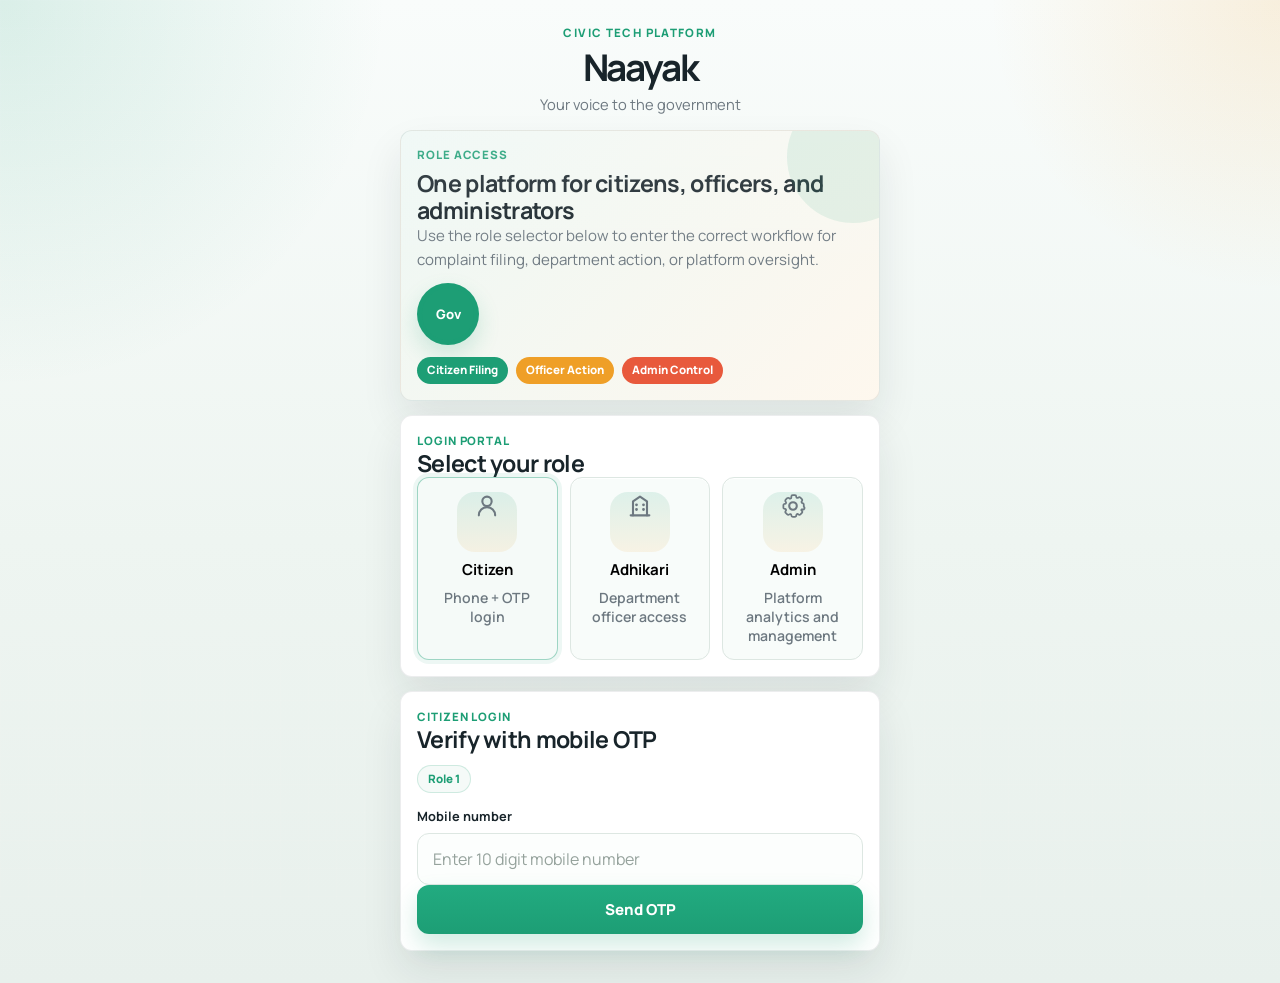
==== commit ed848fe6: "language ease added" ====
--- a/frontend/index.html
+++ b/frontend/index.html
@@ -13,32 +13,32 @@
     <main class="app-shell">
         <div class="mobile-frame">
             <header class="top-header">
-                <p class="top-header-kicker">Civic Tech Platform</p>
+                <p class="top-header-kicker" data-i18n="kicker_civic_tech">Civic Tech Platform</p>
                 <h1 class="brand-title">Naayak</h1>
-                <p class="brand-subtitle">Your voice to the government</p>
+                <p class="brand-subtitle" data-i18n="subtitle_voice">Your voice to the government</p>
             </header>
 
             <section class="hero-card">
-                <div class="eyebrow">Role Access</div>
+                <div class="eyebrow" data-i18n="eyebrow_role_access">Role Access</div>
                 <div class="hero-row">
                     <div>
-                        <h2>One platform for citizens, officers, and administrators</h2>
-                        <p>Use the role selector below to enter the correct workflow for complaint filing, department action, or platform oversight.</p>
+                        <h2 data-i18n="hero_heading">One platform for citizens, officers, and administrators</h2>
+                        <p data-i18n="hero_desc">Use the role selector below to enter the correct workflow for complaint filing, department action, or platform oversight.</p>
                     </div>
                     <div class="seal-mark">Gov</div>
                 </div>
                 <div class="hero-badges">
-                    <span class="badge badge-green">Citizen Filing</span>
-                    <span class="badge badge-yellow">Officer Action</span>
-                    <span class="badge badge-red">Admin Control</span>
+                    <span class="badge badge-green" data-i18n="badge_citizen_filing">Citizen Filing</span>
+                    <span class="badge badge-yellow" data-i18n="badge_officer_action">Officer Action</span>
+                    <span class="badge badge-red" data-i18n="badge_admin_control">Admin Control</span>
                 </div>
             </section>
 
             <section class="card section-card">
                 <div class="section-head">
                     <div>
-                        <p class="section-kicker">Login Portal</p>
-                        <h2>Select your role</h2>
+                        <p class="section-kicker" data-i18n="login_portal">Login Portal</p>
+                        <h2 data-i18n="select_role">Select your role</h2>
                     </div>
                 </div>
 
@@ -50,8 +50,8 @@
                                 <path d="M5 20a7 7 0 0 1 14 0" stroke="currentColor" stroke-width="1.8" stroke-linecap="round" stroke-linejoin="round"/>
                             </svg>
                         </span>
-                        <strong>Citizen</strong>
-                        <span class="role-copy">Phone + OTP login</span>
+                        <strong data-i18n="role_citizen">Citizen</strong>
+                        <span class="role-copy" data-i18n="role_citizen_desc">Phone + OTP login</span>
                     </button>
                     <button type="button" id="adhikariRoleBtn" class="role-card" onclick="selectRole('adhikari')">
                         <span class="role-icon" aria-hidden="true">
@@ -61,8 +61,8 @@
                                 <path d="M9 11h.01M15 11h.01M9 15h.01M15 15h.01" stroke="currentColor" stroke-width="2.4" stroke-linecap="round"/>
                             </svg>
                         </span>
-                        <strong>Adhikari</strong>
-                        <span class="role-copy">Department officer access</span>
+                        <strong data-i18n="role_adhikari">Adhikari</strong>
+                        <span class="role-copy" data-i18n="role_adhikari_desc">Department officer access</span>
                     </button>
                     <button type="button" id="adminRoleBtn" class="role-card" onclick="selectRole('admin')">
                         <span class="role-icon" aria-hidden="true">
@@ -71,8 +71,8 @@
                                 <path d="M19.4 15a1 1 0 0 0 .2 1.1l.05.05a1.25 1.25 0 0 1 0 1.77l-1.27 1.27a1.25 1.25 0 0 1-1.77 0l-.05-.05a1 1 0 0 0-1.1-.2 1 1 0 0 0-.6.92V20a1.25 1.25 0 0 1-1.25 1.25h-1.8A1.25 1.25 0 0 1 10.56 20v-.08a1 1 0 0 0-.6-.92 1 1 0 0 0-1.1.2l-.05.05a1.25 1.25 0 0 1-1.77 0l-1.27-1.27a1.25 1.25 0 0 1 0-1.77l.05-.05a1 1 0 0 0 .2-1.1 1 1 0 0 0-.92-.6H5a1.25 1.25 0 0 1-1.25-1.25v-1.8A1.25 1.25 0 0 1 5 10.11h.08a1 1 0 0 0 .92-.6 1 1 0 0 0-.2-1.1l-.05-.05a1.25 1.25 0 0 1 0-1.77l1.27-1.27a1.25 1.25 0 0 1 1.77 0l.05.05a1 1 0 0 0 1.1.2h.02a1 1 0 0 0 .58-.92V4a1.25 1.25 0 0 1 1.25-1.25h1.8A1.25 1.25 0 0 1 14.81 4v.08a1 1 0 0 0 .6.92 1 1 0 0 0 1.1-.2l.05-.05a1.25 1.25 0 0 1 1.77 0l1.27 1.27a1.25 1.25 0 0 1 0 1.77l-.05.05a1 1 0 0 0-.2 1.1v.02a1 1 0 0 0 .92.58H20a1.25 1.25 0 0 1 1.25 1.25v1.8A1.25 1.25 0 0 1 20 14.81h-.08a1 1 0 0 0-.92.6Z" stroke="currentColor" stroke-width="1.5" stroke-linecap="round" stroke-linejoin="round"/>
                             </svg>
                         </span>
-                        <strong>Admin</strong>
-                        <span class="role-copy">Platform analytics and management</span>
+                        <strong data-i18n="role_admin">Admin</strong>
+                        <span class="role-copy" data-i18n="role_admin_desc">Platform analytics and management</span>
                     </button>
                 </div>
             </section>
@@ -80,74 +80,74 @@
             <section id="citizenLogin" class="card section-card screen-panel active-screen">
                 <div class="section-head">
                     <div>
-                        <p class="section-kicker">Citizen Login</p>
-                        <h2>Verify with mobile OTP</h2>
+                        <p class="section-kicker" data-i18n="citizen_login_kicker">Citizen Login</p>
+                        <h2 data-i18n="citizen_login_heading">Verify with mobile OTP</h2>
                     </div>
-                    <span class="section-tag">Role 1</span>
+                    <span class="section-tag" data-i18n="role_tag_1">Role 1</span>
                 </div>
 
-                <label class="field-label" for="citizenPhone">Mobile number</label>
-                <input type="tel" id="citizenPhone" placeholder="Enter 10 digit mobile number" maxlength="10">
+                <label class="field-label" for="citizenPhone" data-i18n="label_mobile">Mobile number</label>
+                <input type="tel" id="citizenPhone" placeholder="Enter 10 digit mobile number" data-i18n-placeholder="placeholder_mobile" maxlength="10">
 
-                <button class="btn btn-primary" type="button" onclick="sendCitizenOTP()">Send OTP</button>
+                <button class="btn btn-primary" type="button" onclick="sendCitizenOTP()" data-i18n="btn_send_otp">Send OTP</button>
 
                 <div id="citizenOtpBox" class="otp-panel hidden">
-                    <label class="field-label" for="citizenOtp">Verification code</label>
-                    <input type="text" id="citizenOtp" placeholder="Use 123456 for demo" maxlength="6">
-                    <button class="btn btn-primary" type="button" onclick="loginCitizen()">Continue as Citizen</button>
+                    <label class="field-label" for="citizenOtp" data-i18n="label_verification_code">Verification code</label>
+                    <input type="text" id="citizenOtp" placeholder="Use 123456 for demo" data-i18n-placeholder="placeholder_otp" maxlength="6">
+                    <button class="btn btn-primary" type="button" onclick="loginCitizen()" data-i18n="btn_continue_citizen">Continue as Citizen</button>
                 </div>
             </section>
 
             <section id="adhikariLogin" class="card section-card screen-panel hidden">
                 <div class="section-head">
                     <div>
-                        <p class="section-kicker">Adhikari Login</p>
-                        <h2>Department officer access</h2>
+                        <p class="section-kicker" data-i18n="adhikari_login_kicker">Adhikari Login</p>
+                        <h2 data-i18n="adhikari_login_heading">Department officer access</h2>
                     </div>
-                    <span class="section-tag">Role 2</span>
+                    <span class="section-tag" data-i18n="role_tag_2">Role 2</span>
                 </div>
 
                 <div class="credential-card">
-                    <strong>Demo credentials</strong>
+                    <strong data-i18n="demo_credentials">Demo credentials</strong>
                     <p>Email: `roads.officer@gov.in`</p>
                     <p>Password: `adhikari123`</p>
                 </div>
 
-                <label class="field-label" for="adhikariEmail">Official email</label>
-                <input type="email" id="adhikariEmail" placeholder="Enter officer email">
+                <label class="field-label" for="adhikariEmail" data-i18n="label_official_email">Official email</label>
+                <input type="email" id="adhikariEmail" placeholder="Enter officer email" data-i18n-placeholder="placeholder_officer_email">
 
-                <label class="field-label" for="adhikariPassword">Password</label>
-                <input type="password" id="adhikariPassword" placeholder="Enter password">
+                <label class="field-label" for="adhikariPassword" data-i18n="label_password">Password</label>
+                <input type="password" id="adhikariPassword" placeholder="Enter password" data-i18n-placeholder="placeholder_password">
 
-                <button class="btn btn-primary" type="button" onclick="loginAdhikari()">Continue as Adhikari</button>
+                <button class="btn btn-primary" type="button" onclick="loginAdhikari()" data-i18n="btn_continue_adhikari">Continue as Adhikari</button>
             </section>
 
             <section id="adminLogin" class="card section-card screen-panel hidden">
                 <div class="section-head">
                     <div>
-                        <p class="section-kicker">Admin Login</p>
-                        <h2>Platform administration access</h2>
+                        <p class="section-kicker" data-i18n="admin_login_kicker">Admin Login</p>
+                        <h2 data-i18n="admin_login_heading">Platform administration access</h2>
                     </div>
-                    <span class="section-tag">Role 3</span>
+                    <span class="section-tag" data-i18n="role_tag_3">Role 3</span>
                 </div>
 
                 <div class="credential-card">
-                    <strong>Demo credentials</strong>
+                    <strong data-i18n="demo_credentials">Demo credentials</strong>
                     <p>Email: `admin@naayak.gov.in`</p>
                     <p>Password: `admin123`</p>
                 </div>
 
-                <label class="field-label" for="adminEmail">Admin email</label>
-                <input type="email" id="adminEmail" placeholder="Enter admin email">
+                <label class="field-label" for="adminEmail" data-i18n="label_admin_email">Admin email</label>
+                <input type="email" id="adminEmail" placeholder="Enter admin email" data-i18n-placeholder="placeholder_admin_email">
 
-                <label class="field-label" for="adminPassword">Password</label>
-                <input type="password" id="adminPassword" placeholder="Enter password">
+                <label class="field-label" for="adminPassword" data-i18n="label_password">Password</label>
+                <input type="password" id="adminPassword" placeholder="Enter password" data-i18n-placeholder="placeholder_password">
 
-                <button class="btn btn-primary" type="button" onclick="loginAdmin()">Continue as Admin</button>
+                <button class="btn btn-primary" type="button" onclick="loginAdmin()" data-i18n="btn_continue_admin">Continue as Admin</button>
             </section>
         </div>
     </main>
 
     <script src="script.js"></script>
 </body>
-</html>
+</html>
--- a/frontend/style.css
+++ b/frontend/style.css
@@ -189,6 +189,25 @@
     gap: 6px;
     text-align: center;
     padding: 8px 12px 0;
+    position: relative;
+}
+
+.logout-btn {
+    position: absolute;
+    top: 10px;
+    right: 12px;
+    font-size: 0.75rem;
+    font-weight: 700;
+    color: var(--green);
+    text-decoration: none;
+    background: rgba(0,0,0,0.06);
+    padding: 4px 10px;
+    border-radius: 20px;
+    transition: background 0.2s;
+}
+
+.logout-btn:hover {
+    background: rgba(0,0,0,0.12);
 }
 
 .top-header-kicker {
